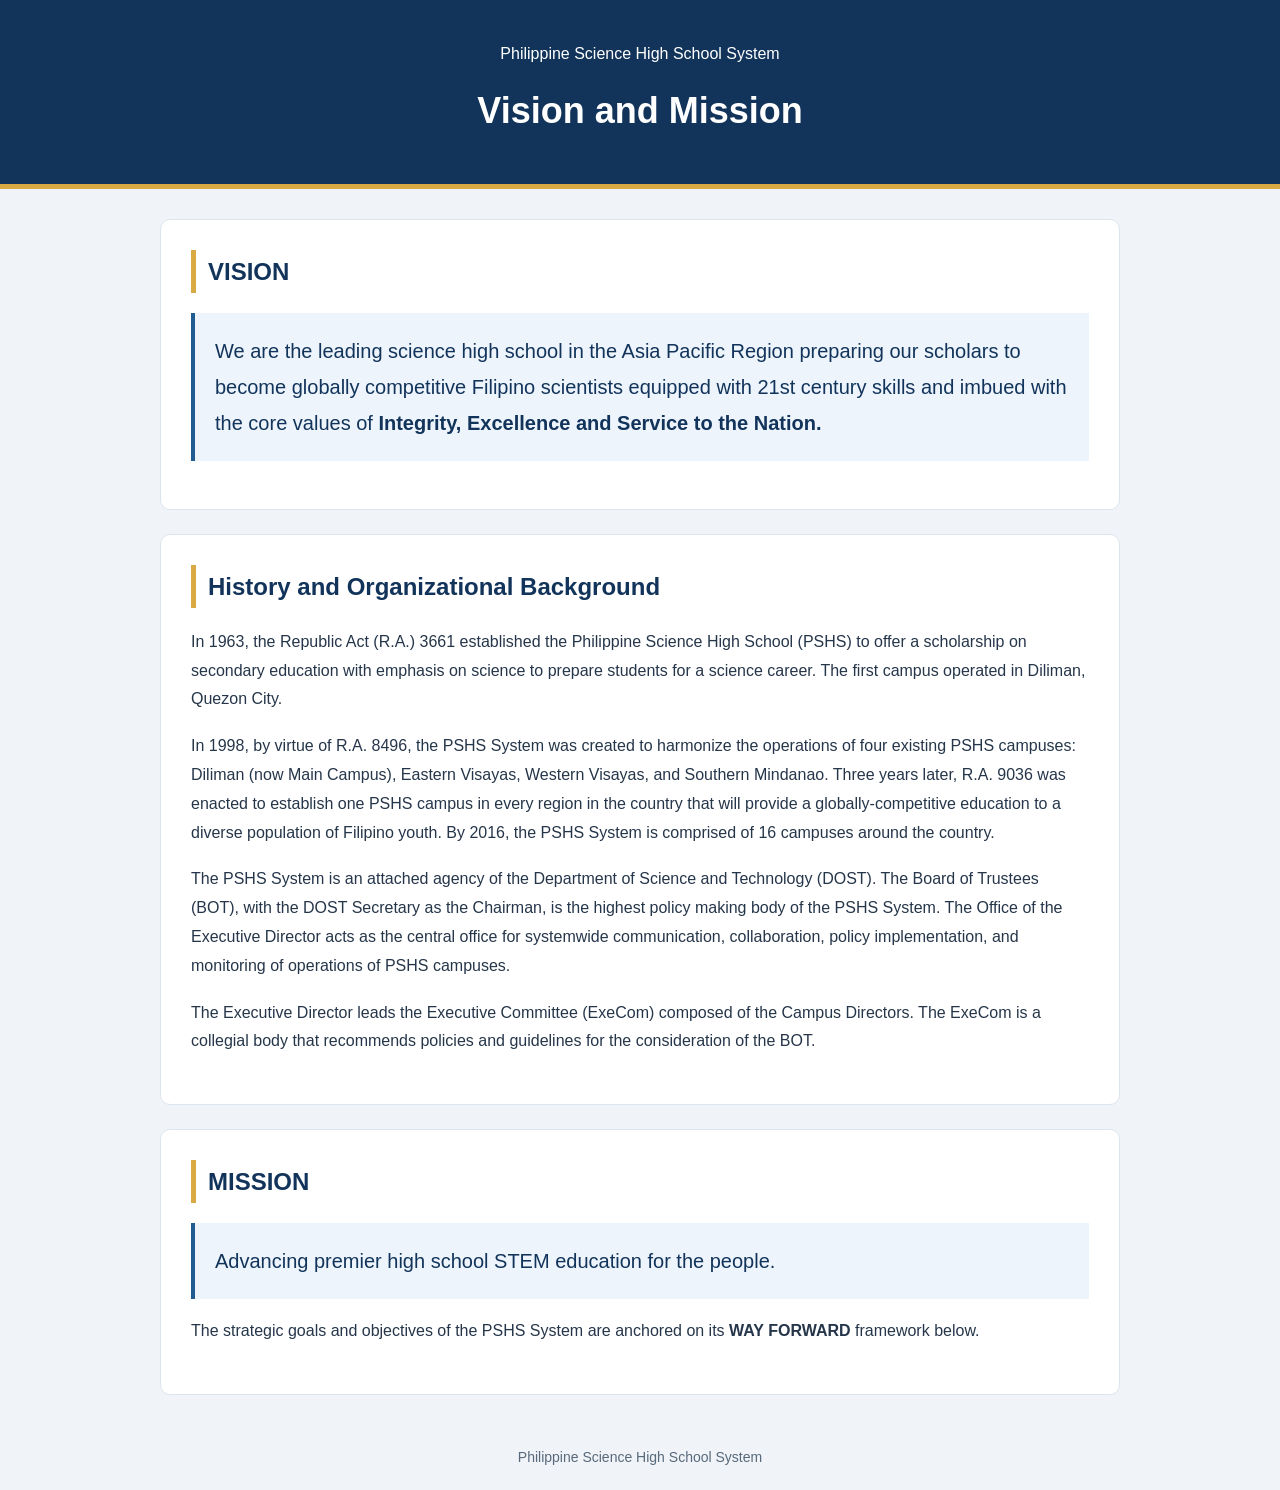
==== about.html @ 87973bcb "Add about page with history and mission" ====
<!DOCTYPE html>
<html lang="en">
<head>
    <meta charset="UTF-8">
    <meta name="viewport" content="width=device-width, initial-scale=1.0">
    <title>Vision and Mission | Philippine Science High School System</title>
    <style>
        body {
            margin: 0;
            font-family: Arial, Helvetica, sans-serif;
            font-size: 16px;
            line-height: 1.8;
            color: #26364a;
            background-color: #f0f4f8;
        }

        header {
            background-color: #12345b;
            color: white;
            padding: 40px 20px;
            border-bottom: 5px solid #d9aa43;
            text-align: center;
        }

        header p {
            margin: 0;
        }

        h1 {
            margin: 10px 0 0;
            font-size: 36px;
        }

        main {
            max-width: 960px;
            margin: 30px auto;
            padding: 0 20px;
        }

        section {
            background-color: white;
            padding: 30px;
            margin-bottom: 24px;
            border: 1px solid #dce5ed;
            border-radius: 10px;
        }

        h2 {
            color: #12345b;
            font-size: 24px;
            border-left: 5px solid #d9aa43;
            padding-left: 12px;
            margin-top: 0;
        }

        p {
            margin: 0 0 18px;
        }

        .statement {
            background-color: #edf4fb;
            color: #12345b;
            border-left: 4px solid #205b92;
            padding: 20px;
            font-size: 20px;
        }

        footer {
            text-align: center;
            color: #58697b;
            padding: 20px;
            font-size: 14px;
        }

        @media (max-width: 600px) {
            h1 {
                font-size: 28px;
            }

            section {
                padding: 20px;
            }

            .statement {
                font-size: 18px;
            }
        }
    </style>
</head>
<body>

    <header>
        <p>Philippine Science High School System</p>
        <h1>Vision and Mission</h1>
    </header>

    <main>
        <section>
            <h2>VISION</h2>
            <p class="statement">We are the leading science high school in the Asia Pacific Region preparing our scholars to become globally competitive Filipino scientists equipped with 21st century skills and imbued with the core values of <strong>Integrity, Excellence and Service to the Nation.</strong></p>
        </section>

        <section>
            <h2>History and Organizational Background</h2>
            <p>In 1963, the Republic Act (R.A.) 3661 established the Philippine Science High School (PSHS) to offer a scholarship on secondary education with emphasis on science to prepare students for a science career. The first campus operated in Diliman, Quezon City.</p>
            <p>In 1998, by virtue of R.A. 8496, the PSHS System was created to harmonize the operations of four existing PSHS campuses: Diliman (now Main Campus), Eastern Visayas, Western Visayas, and Southern Mindanao. Three years later, R.A. 9036 was enacted to establish one PSHS campus in every region in the country that will provide a globally-competitive education to a diverse population of Filipino youth. By 2016, the PSHS System is comprised of 16 campuses around the country.</p>
            <p>The PSHS System is an attached agency of the Department of Science and Technology (DOST). The Board of Trustees (BOT), with the DOST Secretary as the Chairman, is the highest policy making body of the PSHS System. The Office of the Executive Director acts as the central office for systemwide communication, collaboration, policy implementation, and monitoring of operations of PSHS campuses.</p>
            <p>The Executive Director leads the Executive Committee (ExeCom) composed of the Campus Directors. The ExeCom is a collegial body that recommends policies and guidelines for the consideration of the BOT.</p>
        </section>

        <section>
            <h2>MISSION</h2>
            <p class="statement">Advancing premier high school STEM education for the people.</p>
            <p>The strategic goals and objectives of the PSHS System are anchored on its <strong>WAY FORWARD</strong> framework below.</p>
        </section>

    </main>

    <footer>Philippine Science High School System</footer>

</body>
</html>
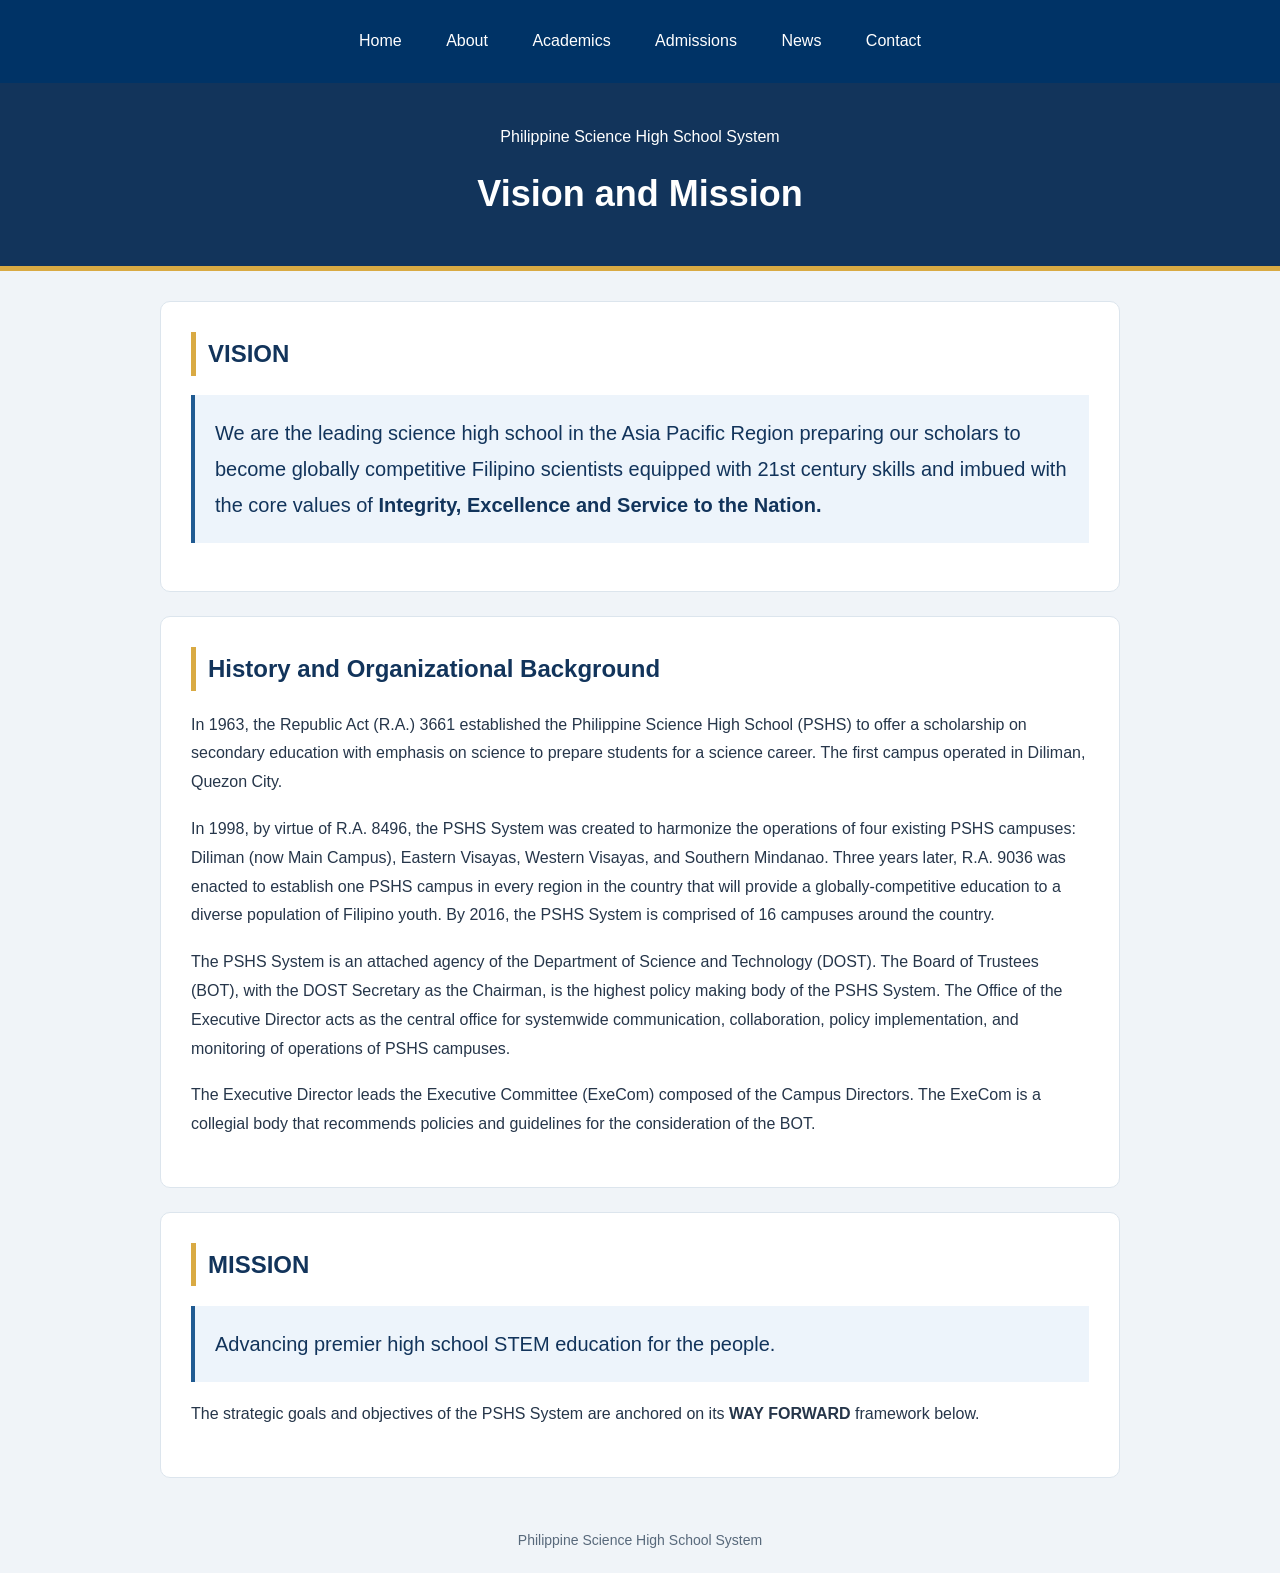
==== commit f9e10756: "add navbar to about page" ====
--- a/about.html
+++ b/about.html
@@ -85,9 +85,36 @@
                 font-size: 18px;
             }
         }
+
+        nav {
+        background-color: #003366;
+        padding: 15px;
+        text-align: center;
+        }
+
+        nav a {
+        color: white;
+        text-decoration: none;
+        padding: 12px 20px;
+        display: inline-block;
+        }
+
+        nav a:hover {
+        background-color: #005599;
+        border-radius: 5px;
+        }
     </style>
 </head>
 <body>
+
+    <nav>
+        <a href="index.html">Home</a>
+        <a href="about.html">About</a>
+        <a href="academics.html">Academics</a>
+        <a href="admissions.html">Admissions</a>
+        <a href="news.html">News</a>
+        <a href="contact.html">Contact</a>
+    </nav>
 
     <header>
         <p>Philippine Science High School System</p>
